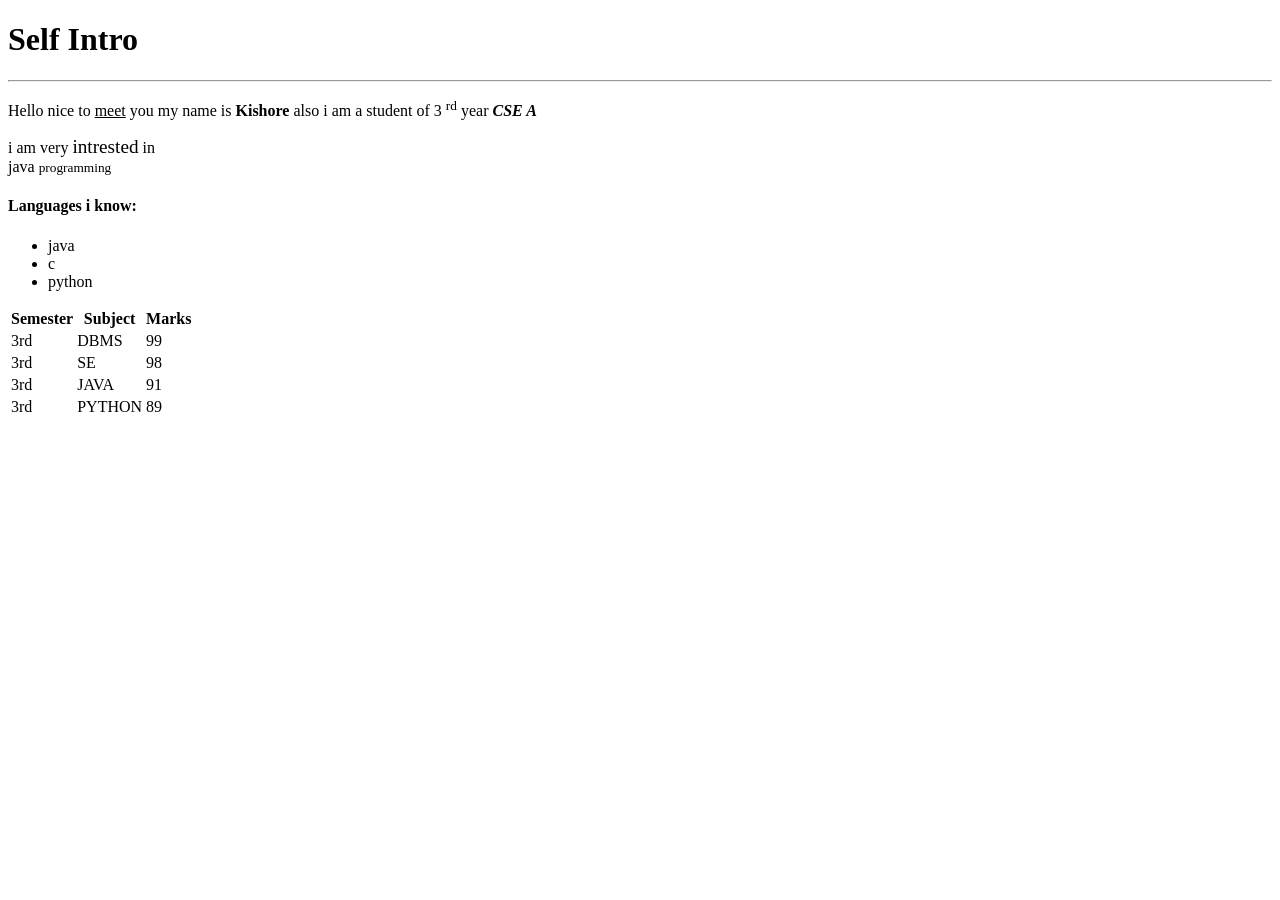
==== index.html @ 0fab6c1e "HTML CSS" ====
<!DOCTYPE html>
<html lang="en">
<head>
    <meta charset="UTF-8">
    <meta name="viewport" content="width=device-width, initial-scale=1.0">
    <title>Kishore</title>
</head>
<body>
    <h1>Self Intro</h1>
    <hr>
    <p>Hello nice to <u>meet</u>  you my name is <b>Kishore</b>  also i am a student of 3 <sup>rd</sup> year <i><b>CSE A</b></i></p>
    <p>i am very <big>intrested</big> in <br> java <small>programming</small></p>
<h4>Languages i know:</h4>
<ul>
    <li>java</li>
    <li>c</li>
    <li>python</li>

</ul>
<p>
    <table>
        <tr>
            <th>Semester</th>
            <th>Subject</th>
            <th>Marks</th>
        </tr>
        <tr>
            <td>3rd</td>
            <td>DBMS</td>
            <td>99</td>
        </tr>
          <tr>
            <td>3rd</td>
            <td>SE</td>
            <td>98</td>
        </tr>
            <tr>
            <td>3rd</td>
            <td>JAVA</td>
            <td>91</td>
        </tr>
          <tr>
            <td>3rd</td>
            <td>PYTHON</td>
            <td>89</td>
        </tr>
    </table>
</p>
    
</body>
</html>
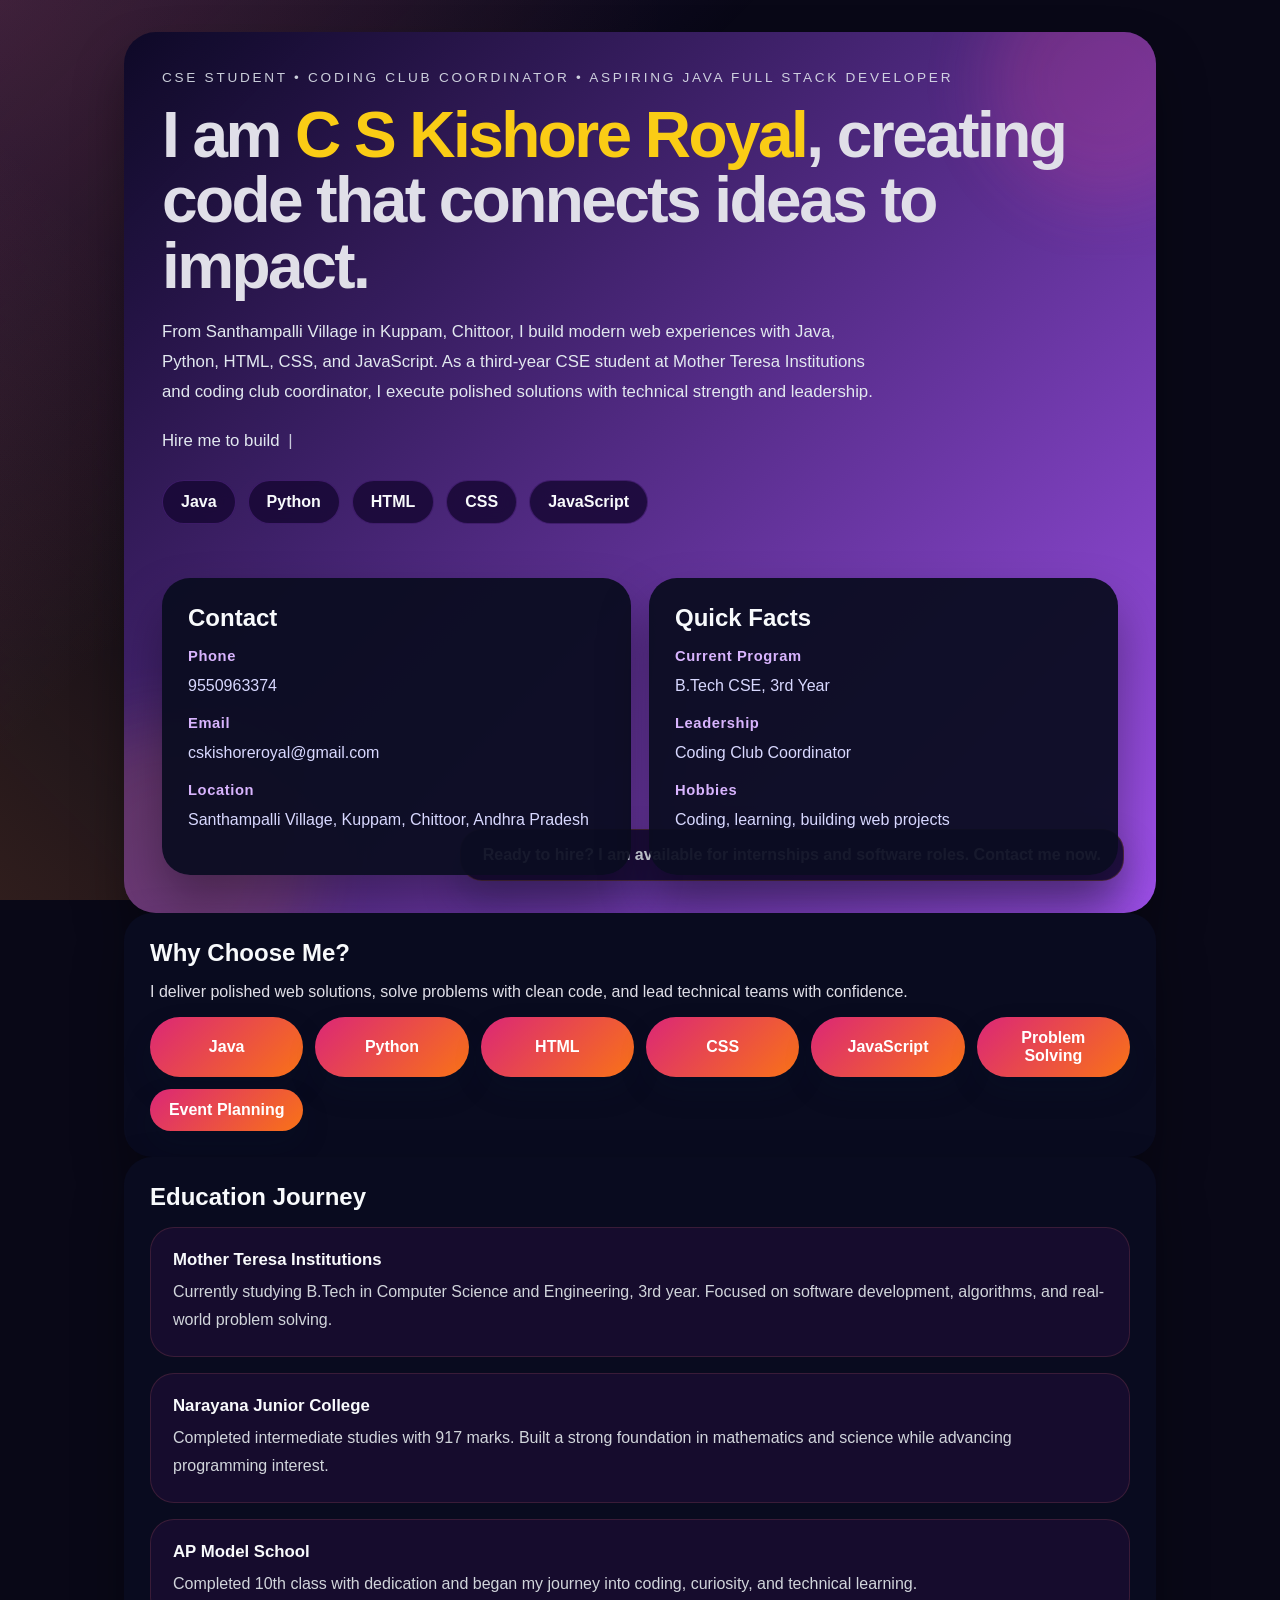
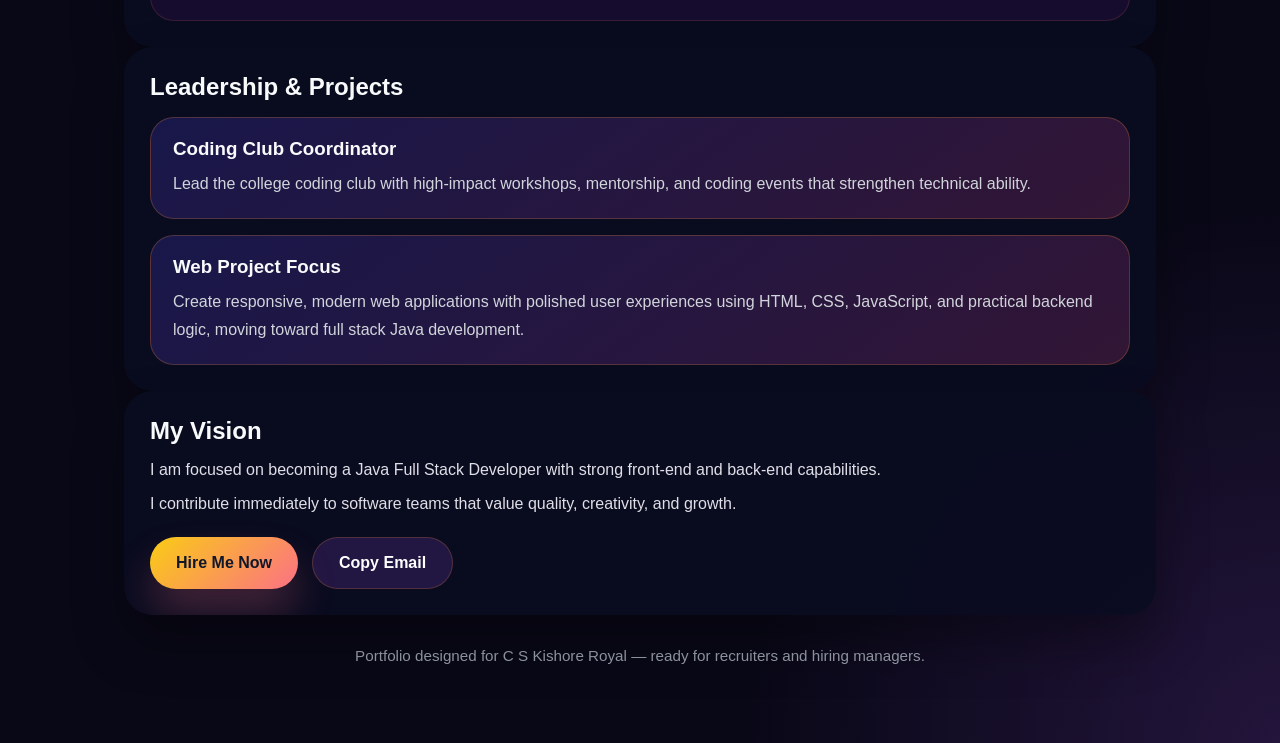
==== commit c5b3345f: "myinformation" ====
--- a/index.html
+++ b/index.html
@@ -3,49 +3,334 @@
 <head>
     <meta charset="UTF-8">
     <meta name="viewport" content="width=device-width, initial-scale=1.0">
-    <title>Kishore</title>
+    <title>C S Kishore Royal | Portfolio</title>
+    <style>
+        :root {
+            --background: #03111c;
+            --surface: rgba(255,255,255,0.95);
+            --text: #f8fafc;
+            --accent: #7c3aed;
+            --accent-2: #38bdf8;
+            --shadow: 0 30px 60px rgba(0, 0, 0, 0.22);
+        }
+        * {
+            box-sizing: border-box;
+        }
+        body {
+            margin: 0;
+            min-height: 100vh;
+            font-family: 'Segoe UI', Tahoma, Geneva, Verdana, sans-serif;
+            background: radial-gradient(circle at top left, rgba(56, 189, 248, 0.18), transparent 25%),
+                        radial-gradient(circle at bottom right, rgba(236, 72, 153, 0.18), transparent 20%),
+                        var(--background);
+            color: #cbd5e1;
+        }
+        body::before {
+            content: '';
+            position: fixed;
+            inset: 0;
+            background: linear-gradient(140deg, rgba(59,130,246,0.18), transparent 42%),
+                        linear-gradient(220deg, rgba(236,72,153,0.16), transparent 38%);
+            pointer-events: none;
+        }
+        .page {
+            position: relative;
+            z-index: 1;
+            max-width: 1080px;
+            margin: 0 auto;
+            padding: 28px 24px 60px;
+        }
+        .hero {
+            display: grid;
+            gap: 22px;
+            border-radius: 32px;
+            padding: 32px;
+            background: linear-gradient(135deg, rgba(15, 23, 42, 0.96), rgba(59, 130, 246, 0.95));
+            box-shadow: var(--shadow);
+            overflow: hidden;
+            animation: float 12s ease-in-out infinite;
+        }
+        .hero::before,
+        .hero::after {
+            content: '';
+            position: absolute;
+            border-radius: 50%;
+            filter: blur(32px);
+            opacity: 0.8;
+        }
+        .hero::before {
+            width: 240px;
+            height: 240px;
+            background: rgba(236, 72, 153, 0.24);
+            top: -90px;
+            right: -80px;
+        }
+        .hero::after {
+            width: 280px;
+            height: 280px;
+            background: rgba(56, 189, 248, 0.18);
+            bottom: -110px;
+            left: -80px;
+        }
+        .hero-text {
+            color: var(--text);
+            z-index: 1;
+        }
+        .hero-title {
+            font-size: clamp(2.8rem, 5vw, 4.4rem);
+            margin: 0;
+            line-height: 1.02;
+            letter-spacing: -0.05em;
+        }
+        .hero-title .highlight {
+            color: #fcd34d;
+        }
+        .hero-paragraph {
+            max-width: 720px;
+            font-size: 1.05rem;
+            line-height: 1.8;
+            color: #e2e8f0;
+            margin: 18px 0 0;
+        }
+        .badges {
+            display: flex;
+            flex-wrap: wrap;
+            gap: 12px;
+            margin-top: 26px;
+        }
+        .badge {
+            padding: 12px 18px;
+            border-radius: 999px;
+            background: rgba(255, 255, 255, 0.12);
+            border: 1px solid rgba(255, 255, 255, 0.18);
+            color: #eff6ff;
+            font-weight: 700;
+            backdrop-filter: blur(8px);
+        }
+        .hero-grid {
+            display: grid;
+            grid-template-columns: repeat(auto-fit, minmax(240px, 1fr));
+            gap: 18px;
+            z-index: 1;
+        }
+        .card,
+        .panel {
+            position: relative;
+            border-radius: 26px;
+            padding: 24px;
+            background: var(--surface);
+            box-shadow: var(--shadow);
+            overflow: hidden;
+            transition: transform 0.3s ease, box-shadow 0.3s ease;
+        }
+        .panel:hover,
+        .card:hover {
+            transform: translateY(-8px);
+            box-shadow: 0 40px 80px rgba(15, 23, 42, 0.24);
+        }
+        .panel h2,
+        .card h2 {
+            margin: 0 0 14px;
+            color: #0f172a;
+        }
+        .info-item {
+            margin-bottom: 14px;
+        }
+        .info-title {
+            display: block;
+            font-weight: 700;
+            color: #0f172a;
+            margin-bottom: 6px;
+        }
+        .info-value {
+            color: #475569;
+            line-height: 1.7;
+        }
+        .skills-grid {
+            display: grid;
+            grid-template-columns: repeat(auto-fit, minmax(130px, 1fr));
+            gap: 12px;
+        }
+        .skill-pill {
+            border-radius: 999px;
+            background: linear-gradient(135deg, #818cf8, #38bdf8);
+            padding: 12px 14px;
+            color: white;
+            text-align: center;
+            font-weight: 700;
+            box-shadow: 0 14px 32px rgba(15, 23, 42, 0.14);
+        }
+        .timeline {
+            display: grid;
+            gap: 16px;
+        }
+        .timeline-item {
+            padding: 20px;
+            border-radius: 22px;
+            background: #f8fafc;
+            border: 1px solid #e2e8f0;
+        }
+        .timeline-item h3 {
+            margin: 0 0 10px;
+            color: #111827;
+            font-size: 1.05rem;
+        }
+        .timeline-item p {
+            margin: 0;
+            color: #475569;
+            line-height: 1.75;
+        }
+        .feature-list {
+            display: grid;
+            gap: 16px;
+            margin-top: 14px;
+        }
+        .feature-card {
+            padding: 18px 20px;
+            border-radius: 22px;
+            background: linear-gradient(145deg, #eff6ff, #dbeafe);
+            border: 1px solid rgba(59, 130, 246, 0.16);
+        }
+        .feature-card h3 {
+            margin: 0 0 8px;
+            color: #0f172a;
+        }
+        .feature-card p {
+            margin: 0;
+            color: #475569;
+            line-height: 1.75;
+        }
+        .footer {
+            margin-top: 12px;
+            text-align: center;
+            color: #94a3b8;
+            font-size: 0.96rem;
+        }
+        @keyframes float {
+            0%, 100% { transform: translateY(0px); }
+            50% { transform: translateY(-10px); }
+        }
+        @media (max-width: 820px) {
+            .page {
+                padding: 18px 16px 40px;
+            }
+            .hero {
+                padding: 24px;
+            }
+        }
+    </style>
+    <link rel="stylesheet" href="portfolio.css">
 </head>
 <body>
-    <h1>Self Intro</h1>
-    <hr>
-    <p>Hello nice to <u>meet</u>  you my name is <b>Kishore</b>  also i am a student of 3 <sup>rd</sup> year <i><b>CSE A</b></i></p>
-    <p>i am very <big>intrested</big> in <br> java <small>programming</small></p>
-<h4>Languages i know:</h4>
-<ul>
-    <li>java</li>
-    <li>c</li>
-    <li>python</li>
-
-</ul>
-<p>
-    <table>
-        <tr>
-            <th>Semester</th>
-            <th>Subject</th>
-            <th>Marks</th>
-        </tr>
-        <tr>
-            <td>3rd</td>
-            <td>DBMS</td>
-            <td>99</td>
-        </tr>
-          <tr>
-            <td>3rd</td>
-            <td>SE</td>
-            <td>98</td>
-        </tr>
-            <tr>
-            <td>3rd</td>
-            <td>JAVA</td>
-            <td>91</td>
-        </tr>
-          <tr>
-            <td>3rd</td>
-            <td>PYTHON</td>
-            <td>89</td>
-        </tr>
-    </table>
-</p>
-    
+    <div class="page">
+        <section class="hero">
+            <div class="hero-text">
+                <p class="hero-topline">CSE student • Coding club coordinator • Aspiring Java Full Stack Developer</p>
+                <h1 class="hero-title">I am <span class="highlight">C S Kishore Royal</span>, creating code that connects ideas to impact.</h1>
+                <p class="hero-paragraph">From Santhampalli Village in Kuppam, Chittoor, I build modern web experiences with Java, Python, HTML, CSS, and JavaScript. As a third-year CSE student at Mother Teresa Institutions and coding club coordinator, I execute polished solutions with technical strength and leadership.</p>
+                <p class="hero-paragraph"><span class="typed-text"></span><span class="cursor">|</span></p>
+                <div class="badges">
+                    <span class="badge">Java</span>
+                    <span class="badge">Python</span>
+                    <span class="badge">HTML</span>
+                    <span class="badge">CSS</span>
+                    <span class="badge">JavaScript</span>
+                </div>
+            </div>
+            <div class="hero-grid">
+                <div class="panel">
+                    <h2>Contact</h2>
+                    <div class="info-item">
+                        <span class="info-title">Phone</span>
+                        <span class="info-value">9550963374</span>
+                    </div>
+                    <div class="info-item">
+                        <span class="info-title">Email</span>
+                        <span class="info-value">cskishoreroyal@gmail.com</span>
+                    </div>
+                    <div class="info-item">
+                        <span class="info-title">Location</span>
+                        <span class="info-value">Santhampalli Village, Kuppam, Chittoor, Andhra Pradesh</span>
+                    </div>
+                </div>
+                <div class="panel reveal">
+                    <h2>Quick Facts</h2>
+                    <div class="info-item">
+                        <span class="info-title">Current Program</span>
+                        <span class="info-value">B.Tech CSE, 3rd Year</span>
+                    </div>
+                    <div class="info-item">
+                        <span class="info-title">Leadership</span>
+                        <span class="info-value">Coding Club Coordinator</span>
+                    </div>
+                    <div class="info-item">
+                        <span class="info-title">Hobbies</span>
+                        <span class="info-value">Coding, learning, building web projects</span>
+                    </div>
+                </div>
+            </div>
+        </section>
+
+        <section class="card reveal">
+            <h2>Why Choose Me?</h2>
+            <p>I deliver polished web solutions, solve problems with clean code, and lead technical teams with confidence.</p>
+            <div class="skills-grid">
+                <span class="skill-pill">Java</span>
+                <span class="skill-pill">Python</span>
+                <span class="skill-pill">HTML</span>
+                <span class="skill-pill">CSS</span>
+                <span class="skill-pill">JavaScript</span>
+                <span class="skill-pill">Problem Solving</span>
+                <span class="skill-pill">Event Planning</span>
+            </div>
+        </section>
+
+        <section class="card reveal">
+            <h2>Education Journey</h2>
+            <div class="timeline">
+                <div class="timeline-item">
+                    <h3>Mother Teresa Institutions</h3>
+                    <p>Currently studying B.Tech in Computer Science and Engineering, 3rd year. Focused on software development, algorithms, and real-world problem solving.</p>
+                </div>
+                <div class="timeline-item">
+                    <h3>Narayana Junior College</h3>
+                    <p>Completed intermediate studies with 917 marks. Built a strong foundation in mathematics and science while advancing programming interest.</p>
+                </div>
+                <div class="timeline-item">
+                    <h3>AP Model School</h3>
+                    <p>Completed 10th class with dedication and began my journey into coding, curiosity, and technical learning.</p>
+                </div>
+            </div>
+        </section>
+
+        <section class="card reveal">
+            <h2>Leadership & Projects</h2>
+            <div class="feature-list">
+                <div class="feature-card">
+                    <h3>Coding Club Coordinator</h3>
+                    <p>Lead the college coding club with high-impact workshops, mentorship, and coding events that strengthen technical ability.</p>
+                </div>
+                <div class="feature-card">
+                    <h3>Web Project Focus</h3>
+                    <p>Create responsive, modern web applications with polished user experiences using HTML, CSS, JavaScript, and practical backend logic, moving toward full stack Java development.</p>
+                </div>
+            </div>
+        </section>
+
+        <section class="card reveal">
+            <h2>My Vision</h2>
+            <p>I am focused on becoming a Java Full Stack Developer with strong front-end and back-end capabilities.</p>
+            <p>I contribute immediately to software teams that value quality, creativity, and growth.</p>
+            <div class="cta-row">
+                <button class="cta-button" onclick="window.location.href='mailto:cskishoreroyal@gmail.com'">Hire Me Now</button>
+                <button class="secondary-button">Copy Email</button>
+            </div>
+        </section>
+
+        <div class="footer">
+            <p>Portfolio designed for C S Kishore Royal — ready for recruiters and hiring managers.</p>
+        </div>
+    </div>
+    <script src="portfolio.js"></script>
 </body>
 </html>
--- a/portfolio.css
+++ b/portfolio.css
@@ -0,0 +1,341 @@
+:root {
+    --bg: #090817;
+    --surface: rgba(14, 16, 35, 0.92);
+    --text: #e0dfe8;
+    --text-strong: #f8fafc;
+    --accent: #d946ef;
+    --accent-strong: #fb7185;
+    --shadow: 0 28px 50px rgba(0, 0, 0, 0.35);
+}
+
+* {
+    box-sizing: border-box;
+}
+
+body {
+    margin: 0;
+    min-height: 100vh;
+    font-family: 'Segoe UI', Tahoma, Geneva, Verdana, sans-serif;
+    background: radial-gradient(circle at top left, rgba(249, 115, 22, 0.14), transparent 25%),
+                radial-gradient(circle at bottom right, rgba(168, 85, 247, 0.16), transparent 20%),
+                var(--bg);
+    color: var(--text);
+}
+
+body::before {
+    content: '';
+    position: fixed;
+    inset: 0;
+    background: linear-gradient(135deg, rgba(168, 85, 247, 0.16), transparent 35%),
+                linear-gradient(45deg, rgba(251, 146, 60, 0.16), transparent 35%);
+    pointer-events: none;
+}
+
+.page {
+    position: relative;
+    z-index: 1;
+    max-width: 1080px;
+    margin: 0 auto;
+    padding: 32px 24px 64px;
+}
+
+.hero {
+    position: relative;
+    overflow: hidden;
+    border-radius: 32px;
+    background: linear-gradient(135deg, rgba(12, 8, 38, 0.96), rgba(168, 85, 247, 0.94));
+    padding: 38px;
+    box-shadow: var(--shadow);
+    animation: float 12s ease-in-out infinite;
+}
+
+.hero::before,
+.hero::after {
+    content: '';
+    position: absolute;
+    border-radius: 50%;
+    filter: blur(34px);
+    opacity: 0.85;
+}
+
+.hero-prompt {
+    position: absolute;
+    right: 32px;
+    bottom: 32px;
+    padding: 16px 22px;
+    border-radius: 22px;
+    background: rgba(19, 8, 49, 0.88);
+    border: 1px solid rgba(251, 146, 60, 0.22);
+    color: #eff6ff;
+    font-weight: 700;
+    box-shadow: 0 20px 40px rgba(7, 18, 42, 0.28);
+    opacity: 0;
+    transform: translateY(10px);
+    transition: opacity 0.4s ease, transform 0.4s ease;
+}
+
+.hero-prompt.visible {
+    opacity: 1;
+    transform: translateY(0);
+}
+
+.cursor {
+    display: inline-block;
+    margin-left: 4px;
+    opacity: 0.85;
+    animation: blink 0.75s step-start infinite;
+}
+
+@keyframes blink {
+    0%, 100% { opacity: 0.85; }
+    50% { opacity: 0; }
+}
+
+
+.hero::before {
+    width: 240px;
+    height: 240px;
+    background: rgba(236, 72, 153, 0.24);
+    top: -70px;
+    right: -70px;
+}
+
+.hero::after {
+    width: 280px;
+    height: 280px;
+    background: rgba(251, 146, 60, 0.18);
+    bottom: -90px;
+    left: -90px;
+}
+
+.hero-topline {
+    margin: 0;
+    text-transform: uppercase;
+    letter-spacing: 0.2em;
+    font-size: 0.85rem;
+    color: rgba(226, 232, 240, 0.88);
+}
+
+.hero-title {
+    margin: 18px 0 0;
+    font-size: clamp(2.8rem, 5vw, 4.4rem);
+    line-height: 1.02;
+    letter-spacing: -0.04em;
+}
+
+.hero-title .highlight {
+    color: #facc15;
+}
+
+.hero-txt {
+    max-width: 720px;
+    margin-top: 20px;
+    font-size: 1.05rem;
+    line-height: 1.75;
+    color: rgba(226, 232, 240, 0.92);
+}
+
+.badges {
+    display: flex;
+    flex-wrap: wrap;
+    gap: 12px;
+    margin-top: 24px;
+}
+
+.badge {
+    display: inline-flex;
+    align-items: center;
+    gap: 8px;
+    padding: 12px 18px;
+    border-radius: 999px;
+    background: rgba(24, 8, 54, 0.88);
+    color: #f8fafc;
+    border: 1px solid rgba(168, 85, 247, 0.24);
+    backdrop-filter: blur(8px);
+    font-weight: 700;
+}
+
+.hero-grid {
+    display: grid;
+    gap: 18px;
+    grid-template-columns: repeat(auto-fit, minmax(240px, 1fr));
+    margin-top: 32px;
+}
+
+.panel,
+.card {
+    position: relative;
+    border-radius: 28px;
+    padding: 26px;
+    background: rgba(10, 12, 32, 0.94);
+    box-shadow: var(--shadow);
+    overflow: hidden;
+    transition: transform 0.3s ease, box-shadow 0.3s ease;
+}
+
+.panel:hover,
+.card:hover {
+    transform: translateY(-8px);
+    box-shadow: 0 44px 90px rgba(7, 23, 50, 0.26);
+}
+
+.panel h2,
+.card h2 {
+    margin: 0 0 16px;
+    color: var(--text-strong);
+}
+
+.info-item {
+    margin-bottom: 16px;
+}
+
+.info-title {
+    display: block;
+    font-size: 0.92rem;
+    letter-spacing: 0.04em;
+    color: #d8b4fe;
+    font-weight: 700;
+    margin-bottom: 8px;
+}
+
+.info-value {
+    color: #d8d8ff;
+    line-height: 1.7;
+}
+
+.skills-grid {
+    display: grid;
+    grid-template-columns: repeat(auto-fit, minmax(130px, 1fr));
+    gap: 12px;
+}
+
+.skill-pill {
+    display: inline-flex;
+    justify-content: center;
+    align-items: center;
+    padding: 12px 14px;
+    border-radius: 999px;
+    background: linear-gradient(135deg, #db2777, #f97316);
+    color: white;
+    font-weight: 700;
+    box-shadow: 0 14px 30px rgba(7, 23, 50, 0.16);
+}
+
+.timeline {
+    display: grid;
+    gap: 16px;
+}
+
+.timeline-item {
+    padding: 22px;
+    border-radius: 24px;
+    background: rgba(24, 14, 47, 0.92);
+    border: 1px solid rgba(248, 113, 113, 0.16);
+}
+
+.timeline-item h3 {
+    margin: 0 0 8px;
+    font-size: 1.05rem;
+    color: #f8fafc;
+}
+
+.timeline-item p {
+    margin: 0;
+    color: #d1d5db;
+    line-height: 1.75;
+}
+
+.feature-list {
+    display: grid;
+    gap: 16px;
+    margin-top: 16px;
+}
+
+.feature-card {
+    padding: 20px 22px;
+    border-radius: 24px;
+    background: linear-gradient(145deg, rgba(79, 70, 229, 0.22), rgba(236, 72, 153, 0.18));
+    border: 1px solid rgba(251, 146, 60, 0.24);
+}
+
+.feature-card h3 {
+    margin: 0 0 10px;
+    color: #f8fafc;
+}
+
+.feature-card p {
+    margin: 0;
+    color: #d1d5db;
+    line-height: 1.75;
+}
+
+.cta-row {
+    margin-top: 24px;
+    display: flex;
+    flex-wrap: wrap;
+    gap: 14px;
+}
+
+.cta-button,
+.secondary-button {
+    border: none;
+    border-radius: 999px;
+    cursor: pointer;
+    padding: 16px 26px;
+    font-size: 1rem;
+    font-weight: 700;
+    transition: transform 0.3s ease, box-shadow 0.3s ease, background 0.3s ease;
+}
+
+.cta-button {
+    background: linear-gradient(135deg, #facc15, #fb7185);
+    color: #0f172a;
+    box-shadow: 0 24px 40px rgba(251, 113, 133, 0.24);
+}
+
+.secondary-button {
+    background: rgba(168, 85, 247, 0.16);
+    color: white;
+    border: 1px solid rgba(251, 146, 60, 0.22);
+}
+
+.cta-button:hover,
+.secondary-button:hover {
+    transform: translateY(-3px);
+}
+
+.footer {
+    margin-top: 32px;
+    text-align: center;
+    color: #9ca3af;
+    font-size: 0.95rem;
+}
+
+.reveal {
+    opacity: 0;
+    transform: translateY(30px);
+    transition: opacity 0.8s ease, transform 0.8s ease;
+}
+
+.reveal.active {
+    opacity: 1;
+    transform: translateY(0);
+}
+
+@keyframes float {
+    0%, 100% { transform: translateY(0); }
+    50% { transform: translateY(-9px); }
+}
+
+@media (max-width: 820px) {
+    .page {
+        padding: 20px 16px 48px;
+    }
+    .hero {
+        padding: 24px;
+    }
+    .cta-row {
+        flex-direction: column;
+        align-items: stretch;
+    }
+}
